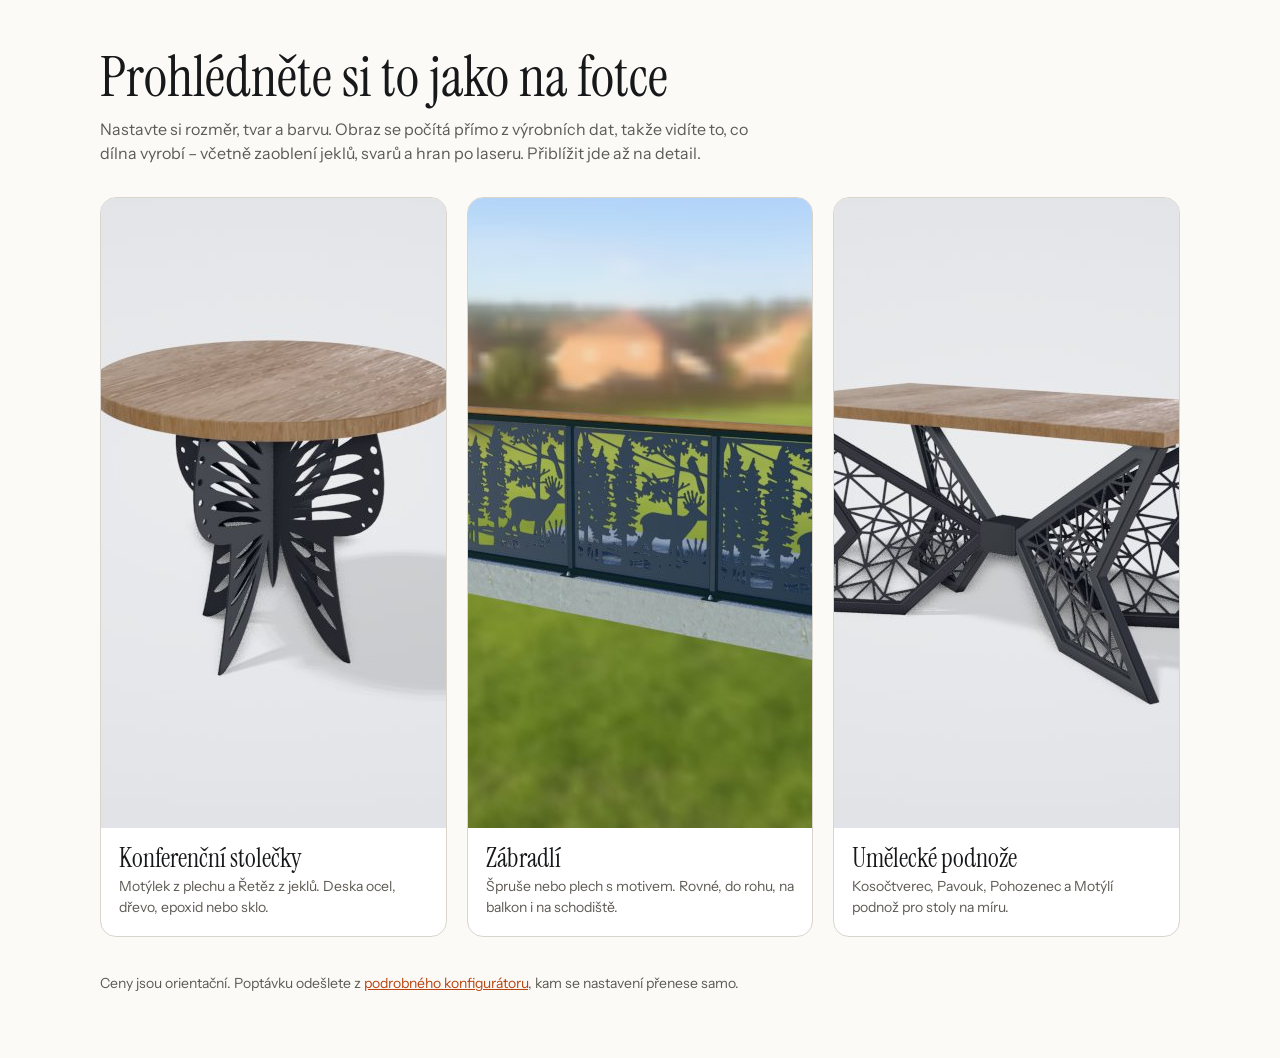
==== foto/index.html @ fe9a5406 "Foto náhled konfigurátoru jako samostatná stránka Co-Authored-By: Claude Sonnet 5.5 <noreply@anthrop" ====
<!doctype html>
<html lang="cs">
<head>
<meta charset="utf-8">
<meta name="viewport" content="width=device-width,initial-scale=1">
<title>Foto náhled – stolečky, zábradlí, umělecké podnože</title>
<meta name="description" content="Ocelové výrobky na míru, které si nastavíte a prohlédnete jako na fotce: konferenční stolečky, zábradlí a umělecké podnože stolů.">
<meta property="og:title" content="Kovovýroba na míru – foto náhled">
<meta property="og:image" content="assets/og-zabradli.jpg">
<link rel="icon" href="data:image/svg+xml,%3Csvg xmlns=%27http://www.w3.org/2000/svg%27 viewBox=%270 0 16 16%27%3E%3Crect width=%2716%27 height=%2716%27 rx=%273%27 fill=%27%23B8440F%27/%3E%3C/svg%3E">
<link rel="preconnect" href="https://fonts.googleapis.com">
<link rel="stylesheet" href="https://fonts.googleapis.com/css2?family=Instrument+Sans:wght@400;500;600&family=Instrument+Serif&display=swap">
<style>
  :root { --ground: #FBFAF7; --ink: #17181A; --muted: #5E5A54; --line: #D9D5CD; --accent: #B8440F; }
  * { box-sizing: border-box; } body { margin: 0; background: var(--ground); color: var(--ink); font: 16px/1.5 'Instrument Sans', 'Segoe UI', system-ui, sans-serif; }
  main { max-width: 1120px; margin: 0 auto; padding: 48px 20px 64px; }
  h1 { font: 400 clamp(34px, 6vw, 56px)/1.05 'Instrument Serif', Georgia, serif; margin: 0 0 10px; text-wrap: balance; }
  p.uvod { color: var(--muted); max-width: 62ch; margin: 0 0 32px; }
  .karty { display: grid; grid-template-columns: repeat(auto-fit, minmax(280px, 1fr)); gap: 20px; }
  a.karta { display: block; background: #fff; border: 1px solid var(--line); border-radius: 16px; overflow: hidden; color: inherit; text-decoration: none; transition: transform .2s, box-shadow .2s; }
  a.karta:hover, a.karta:focus-visible { transform: translateY(-3px); box-shadow: 0 14px 40px rgba(0,0,0,.12); outline: none; }
  a.karta img { width: 100%; aspect-ratio: 1200 / 630; object-fit: cover; display: block; background: #eceef1; }
  a.karta div { padding: 16px 18px 18px; } a.karta h2 { font: 400 26px/1.1 'Instrument Serif', Georgia, serif; margin: 0 0 4px; } a.karta p { margin: 0; color: var(--muted); font-size: 14px; }
  footer { margin-top: 36px; font-size: 14px; color: var(--muted); } footer a { color: var(--accent); }
  @media (prefers-reduced-motion: reduce) { a.karta { transition: none; } }
</style>
</head>
<body>
<main>
  <h1>Prohlédněte si to jako na fotce</h1>
  <p class="uvod">Nastavte si rozměr, tvar a barvu. Obraz se počítá přímo z výrobních dat, takže vidíte to, co dílna vyrobí – včetně zaoblení jeklů, svarů a hran po laseru. Přiblížit jde až na detail.</p>
  <div class="karty">
    <a class="karta" href="stolecky-foto.html"><img src="assets/og-stolecky.jpg" alt="Konferenční stolek Motýlek s dubovou deskou" width="1200" height="630"><div><h2>Konferenční stolečky</h2><p>Motýlek z plechu a Řetěz z jeklů. Deska ocel, dřevo, epoxid nebo sklo.</p></div></a>
    <a class="karta" href="zabradli-foto.html"><img src="assets/og-zabradli.jpg" alt="Zábradlí s motivem jelena vypáleným laserem" width="1200" height="630"><div><h2>Zábradlí</h2><p>Špruše nebo plech s motivem. Rovné, do rohu, na balkon i na schodiště.</p></div></a>
    <a class="karta" href="umelecke-foto.html"><img src="assets/og-umelecke.jpg" alt="Stůl s Motýlí podnoží" width="1200" height="630"><div><h2>Umělecké podnože</h2><p>Kosočtverec, Pavouk, Pohozenec a Motýlí podnož pro stoly na míru.</p></div></a>
  </div>
  <footer>Ceny jsou orientační. Poptávku odešlete z <a href="https://arkeeas.github.io/arkeas93/index.html">podrobného konfigurátoru</a>, kam se nastavení přenese samo.</footer>
</main>
</body>
</html>
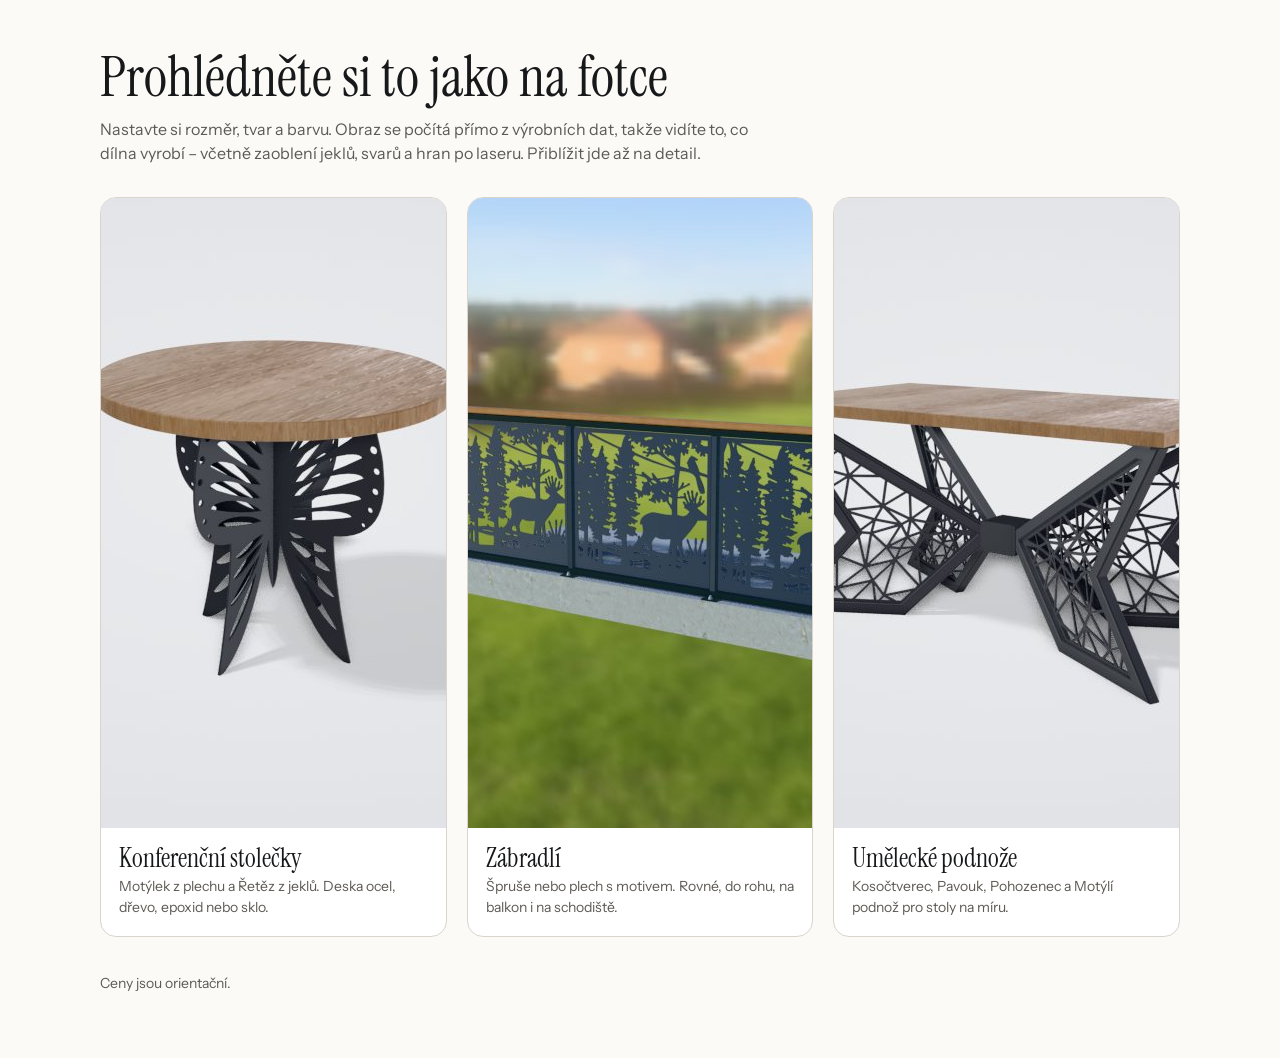
==== commit 55b2bbaa: "Odstranit odkazy na druhý a podrobný konfigurátor Co-Authored-By: Claude Sonnet 5.5 <noreply@anthrop" ====
--- a/foto/index.html
+++ b/foto/index.html
@@ -34,7 +34,7 @@
     <a class="karta" href="zabradli-foto.html"><img src="assets/og-zabradli.jpg" alt="Zábradlí s motivem jelena vypáleným laserem" width="1200" height="630"><div><h2>Zábradlí</h2><p>Špruše nebo plech s motivem. Rovné, do rohu, na balkon i na schodiště.</p></div></a>
     <a class="karta" href="umelecke-foto.html"><img src="assets/og-umelecke.jpg" alt="Stůl s Motýlí podnoží" width="1200" height="630"><div><h2>Umělecké podnože</h2><p>Kosočtverec, Pavouk, Pohozenec a Motýlí podnož pro stoly na míru.</p></div></a>
   </div>
-  <footer>Ceny jsou orientační. Poptávku odešlete z <a href="https://arkeeas.github.io/arkeas93/index.html">podrobného konfigurátoru</a>, kam se nastavení přenese samo.</footer>
+  <footer>Ceny jsou orientační.</footer>
 </main>
 </body>
 </html>
